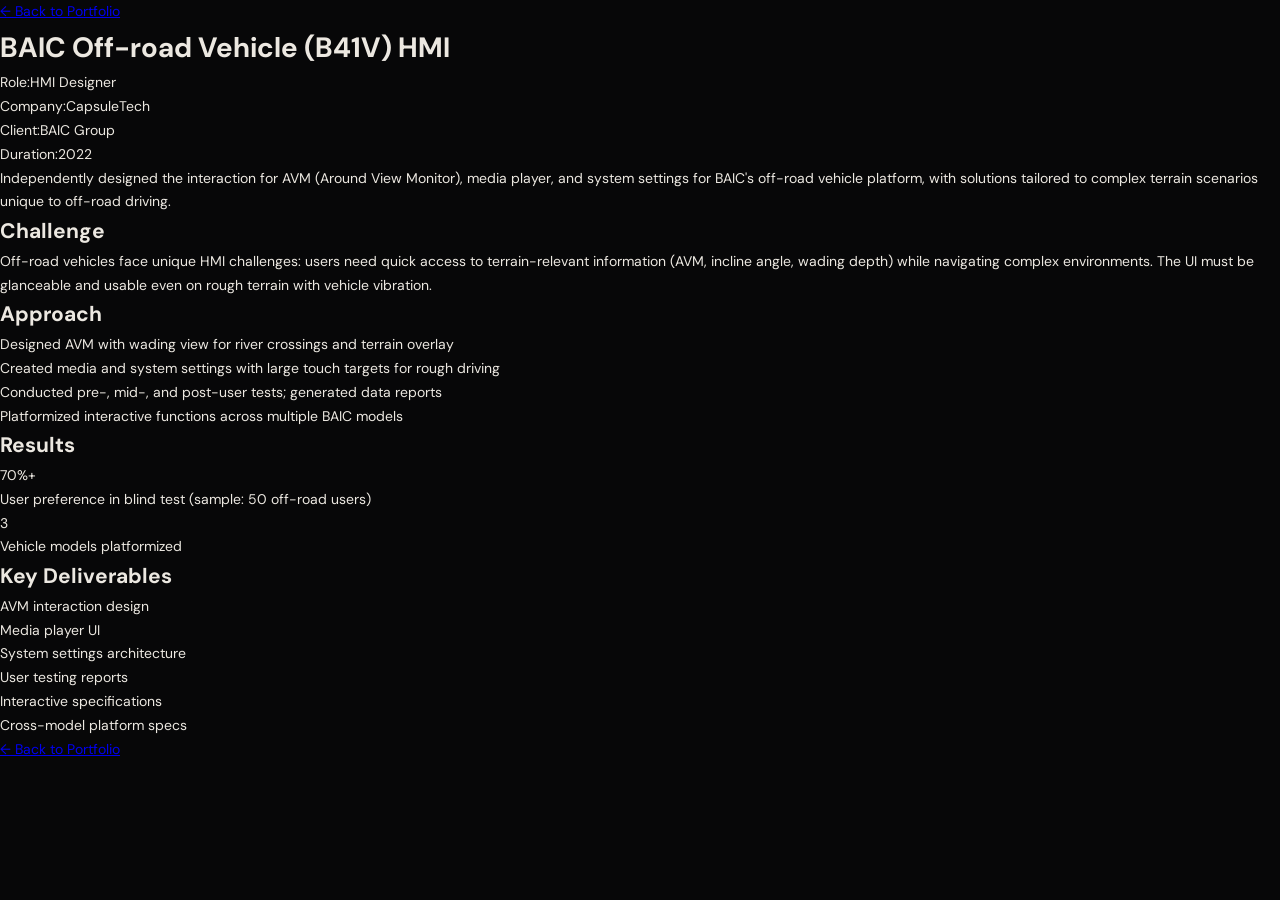
==== projects/baic-offroad.html @ ed9475bc "Initial commit: personal portfolio site Full portfolio for Siyang Suo (Mercedes-Benz Senior HMI Desi" ====
<!DOCTYPE html>
<html lang="en">
<head>
    <meta charset="UTF-8">
    <meta name="viewport" content="width=device-width, initial-scale=1.0">
    <title>BAIC Off-road Vehicle HMI | Siyang Suo</title>
    <link rel="stylesheet" href="../style.css">
</head>
<body>
    <div class="container">
        <a href="../index.html" class="back-link">← Back to Portfolio</a>
        
        <div class="project-hero">
            <h1>BAIC Off-road Vehicle (B41V) HMI</h1>
            <div class="project-meta">
                <div class="meta-item"><span class="meta-label">Role:</span><span class="meta-value">HMI Designer</span></div>
                <div class="meta-item"><span class="meta-label">Company:</span><span class="meta-value">CapsuleTech</span></div>
                <div class="meta-item"><span class="meta-label">Client:</span><span class="meta-value">BAIC Group</span></div>
                <div class="meta-item"><span class="meta-label">Duration:</span><span class="meta-value">2022</span></div>
            </div>
            <p class="project-overview">Independently designed the interaction for AVM (Around View Monitor), media player, and system settings for BAIC's off-road vehicle platform, with solutions tailored to complex terrain scenarios unique to off-road driving.</p>
        </div>

        <div class="project-section">
            <h2>Challenge</h2>
            <p>Off-road vehicles face unique HMI challenges: users need quick access to terrain-relevant information (AVM, incline angle, wading depth) while navigating complex environments. The UI must be glanceable and usable even on rough terrain with vehicle vibration.</p>
        </div>

        <div class="project-section">
            <h2>Approach</h2>
            <ul class="bullet-list">
                <li>Designed AVM with wading view for river crossings and terrain overlay</li>
                <li>Created media and system settings with large touch targets for rough driving</li>
                <li>Conducted pre-, mid-, and post-user tests; generated data reports</li>
                <li>Platformized interactive functions across multiple BAIC models</li>
            </ul>
        </div>

        <div class="project-section">
            <h2>Results</h2>
            <div class="highlights-grid">
                <div class="highlight-card">
                    <div class="number">70%+</div>
                    <div class="label">User preference in blind test (sample: 50 off-road users)</div>
                </div>
                <div class="highlight-card">
                    <div class="number">3</div>
                    <div class="label">Vehicle models platformized</div>
                </div>
            </div>
        </div>

        <div class="project-section">
            <h2>Key Deliverables</h2>
            <ul class="deliverables-list">
                <li>AVM interaction design</li>
                <li>Media player UI</li>
                <li>System settings architecture</li>
                <li>User testing reports</li>
                <li>Interactive specifications</li>
                <li>Cross-model platform specs</li>
            </ul>
        </div>

        <footer>
            <p><a href="../index.html">← Back to Portfolio</a></p>
        </footer>
    </div>
</body>
</html>
---- style.css ----
@import url('https://fonts.googleapis.com/css2?family=Playfair+Display:ital,wght@0,300;0,400;0,500;0,600;0,700;1,300;1,400&family=DM+Sans:ital,opsz,wght@0,9..40,300;0,9..40,400;0,9..40,500;1,9..40,300;1,9..40,400&display=swap');

* {
    margin: 0;
    padding: 0;
    box-sizing: border-box;
}

:root {
    --bg: #070708;
    --bg-elevated: #080809;
    --bg-card: #0a0a0b;
    --bg-card-hover: #0f0f11;
    --text-primary: #ece8e1;
    --text-secondary: #8a857d;
    --text-muted: #4a4740;
    --accent: #b8956a;
    --accent-light: #d4b896;
    --accent-dim: rgba(184, 149, 106, 0.08);
    --accent-glow: rgba(184, 149, 106, 0.04);
    --border: rgba(236, 232, 225, 0.05);
    --border-hover: rgba(184, 149, 106, 0.3);
    --font-display: 'Playfair Display', Georgia, serif;
    --font-body: 'DM Sans', -apple-system, sans-serif;
    --ease-out: cubic-bezier(0.16, 1, 0.3, 1);
    --ease-smooth: cubic-bezier(0.4, 0, 0, 1);
    --nav-h: 76px;
}

html, body {
    scroll-behavior: smooth;
    overflow: hidden;
    height: 100%;
}

body.tab-scrollable {
    overflow: auto;
}

body.tab-scrollable .fullpage-wrapper {
    height: auto;
    overflow: visible;
    scroll-snap-type: none;
}

body {
    font-family: var(--font-body);
    background: var(--bg);
    color: var(--text-primary);
    line-height: 1.7;
    overflow-x: hidden;
    -webkit-font-smoothing: antialiased;
    font-weight: 400;
    font-size: 14px;
}


/* ================================
   THREE.JS TERRAIN CANVAS
   ================================ */
#terrainCanvas {
    position: fixed;
    inset: 0;
    width: 100%;
    height: 100%;
    z-index: 0;
    pointer-events: none;
    opacity: 0.7;
}


::selection {
    background: rgba(184, 149, 106, 0.25);
    color: var(--text-primary);
}

/* ================================
   NAVIGATION
   ================================ */
.site-nav {
    position: fixed;
    top: 0;
    left: 0;
    right: 0;
    z-index: 100;
    background: transparent;
}



.nav-inner {
    max-width: 1400px;
    margin: 0 auto;
    padding: 0 80px;
    height: var(--nav-h);
    display: flex;
    align-items: center;
    justify-content: space-between;
}

@keyframes slideIn {
    from { opacity: 0; transform: translateX(-12px); }
    to { opacity: 1; transform: translateX(0); }
}

.nav-tabs {
    display: flex;
    gap: 2px;
    opacity: 0;
    animation: slideIn 1s var(--ease-out) 0.4s forwards;
}

.nav-tab {
    background: none;
    border: none;
    font-family: var(--font-body);
    font-size: 11px;
    font-weight: 400;
    color: var(--text-muted);
    padding: 10px 24px;
    border-radius: 100px;
    cursor: pointer;
    transition: all 0.5s var(--ease-out);
    letter-spacing: 1.2px;
    text-transform: uppercase;
    position: relative;
}

.nav-tab::after {
    content: '';
    position: absolute;
    bottom: 6px;
    left: 50%;
    transform: translateX(-50%) scaleX(0);
    width: 16px;
    height: 1px;
    background: var(--accent);
    transition: transform 0.5s var(--ease-out);
}

.nav-tab:hover { color: var(--text-secondary); }

.nav-tab.active {
    color: var(--accent-light);
    font-weight: 500;
}

.nav-tab.active::after {
    transform: translateX(-50%) scaleX(1);
}

/* Language switch */
.lang-switch {
    display: flex;
    align-items: center;
    gap: 4px;
    opacity: 0;
    animation: slideIn 1s var(--ease-out) 0.4s forwards;
}

.lang-btn {
    background: none;
    border: none;
    font-family: var(--font-body);
    font-size: 11px;
    font-weight: 400;
    color: var(--text-muted);
    padding: 6px 10px;
    cursor: pointer;
    transition: all 0.4s var(--ease-out);
    letter-spacing: 0.5px;
    opacity: 0.5;
}

.lang-btn:hover {
    color: var(--text-secondary);
    opacity: 0.8;
}

.lang-btn.active {
    color: var(--accent-light);
    opacity: 1;
    font-weight: 500;
}

/* ================================
   LAYOUT
   ================================ */
.container {
    position: relative;
    z-index: 1;
}

.tab-content {
    display: none;
}

.tab-content.active {
    display: block;
}

/* ================================
   LEFT SIDE INDEX / NAVIGATION
   ================================ */
.project-index {
    position: fixed;
    left: 36px;
    top: 50%;
    transform: translateY(-50%);
    z-index: 50;
}

.index-track {
    position: absolute;
    left: 0;
    top: 0;
    bottom: 0;
    width: 1px;
    background: var(--border);
}

.index-items {
    display: flex;
    flex-direction: column;
    gap: 6px;
    position: relative;
    padding-left: 0;
}

.index-item {
    display: flex;
    align-items: center;
    gap: 0;
    background: none;
    border: none;
    cursor: pointer;
    padding: 10px 16px 10px 20px;
    border-radius: 2px;
    transition: all 0.5s var(--ease-out);
    position: relative;
    text-align: left;
}

.index-item::before {
    content: '';
    position: absolute;
    left: 0;
    top: 50%;
    transform: translateY(-50%);
    width: 1px;
    height: 0;
    background: var(--accent);
    transition: height 0.5s var(--ease-out);
}

.index-marker {
    flex-shrink: 0;
    width: 24px;
    display: flex;
    align-items: center;
    justify-content: flex-start;
}

.index-num {
    font-family: var(--font-display);
    font-size: 11px;
    font-style: italic;
    color: var(--text-muted);
    font-weight: 400;
    transition: all 0.5s var(--ease-out);
    letter-spacing: 0.5px;
}

.index-label {
    font-family: var(--font-body);
    font-size: 11px;
    font-weight: 300;
    color: var(--text-muted);
    white-space: nowrap;
    transition: all 0.5s var(--ease-out);
    opacity: 0.6;
    transform: translateX(0);
    max-width: 120px;
    overflow: hidden;
    text-overflow: ellipsis;
}

/* Hover state */
.index-item:hover {
    background: rgba(184, 149, 106, 0.03);
}

.index-item:hover .index-label {
    color: var(--text-secondary);
    opacity: 1;
}

.index-item:hover .index-num {
    color: var(--text-secondary);
}

/* Active state — enlarged & highlighted */
.index-item.active {
    background: rgba(184, 149, 106, 0.06);
    padding: 14px 20px 14px 24px;
    transform: scale(1.08);
    transform-origin: left center;
}

.index-item.active::before {
    height: 60%;
    box-shadow: 0 0 8px rgba(184, 149, 106, 0.3);
}

.index-item.active .index-num {
    color: var(--accent);
    font-size: 13px;
    font-weight: 500;
}

.index-item.active .index-label {
    color: var(--accent-light);
    opacity: 1;
    font-weight: 400;
    font-size: 12px;
}

/* ================================
   FULLPAGE SECTIONS
   ================================ */
.fullpage-wrapper {
    padding-top: var(--nav-h);
    height: calc(100vh - var(--nav-h));
    overflow-y: scroll;
    scroll-snap-type: y mandatory;
    scroll-behavior: smooth;
}

.fullpage-section {
    height: calc(100vh - var(--nav-h));
    min-height: calc(100vh - var(--nav-h));
    display: flex;
    flex-direction: column;
    justify-content: center;
    align-items: center;
    position: relative;
    padding: 0;
    scroll-snap-align: start;
    scroll-snap-stop: always;
}

.project-section {
    align-items: stretch;
}

/* ================================
   HERO SECTION
   ================================ */
.hero-section {
    padding: 0 120px;
}

.hero-section .section-inner {
    max-width: 760px;
}

.hero-statement {
    font-size: 16px;
    font-weight: 300;
    color: var(--text-secondary);
    line-height: 2;
    margin-bottom: 24px;
    max-width: 620px;
    opacity: 0;
    animation: fadeUp 1s var(--ease-out) 0.7s forwards;
}

.hero-statement-cn {
    font-size: 15px;
    color: var(--text-secondary);
    line-height: 2.1;
    animation-delay: 0.9s;
}

.header-label {
    font-size: 10px;
    font-weight: 500;
    letter-spacing: 3px;
    text-transform: uppercase;
    color: var(--text-muted);
    margin-bottom: 40px;
    display: flex;
    align-items: center;
    gap: 16px;
    opacity: 0;
    animation: fadeUp 0.9s var(--ease-out) 0.3s forwards;
}

.header-label::before {
    content: '';
    display: inline-block;
    width: 32px;
    height: 1px;
    background: var(--accent);
}

.hero-title {
    font-family: var(--font-display);
    font-size: 72px;
    font-weight: 300;
    letter-spacing: -1px;
    line-height: 1.05;
    margin-bottom: 36px;
    color: var(--text-primary);
    opacity: 0;
    animation: fadeUp 1s var(--ease-out) 0.5s forwards;
}

.header-desc {
    font-size: 15px;
    color: var(--text-secondary);
    max-width: 520px;
    line-height: 2;
    font-weight: 300;
    opacity: 0;
    animation: fadeUp 1s var(--ease-out) 0.7s forwards;
}

@keyframes fadeUp {
    from { opacity: 0; transform: translateY(28px); }
    to { opacity: 1; transform: translateY(0); }
}

/* ================================
   SCROLL HINT
   ================================ */
.scroll-hint {
    position: absolute;
    bottom: 48px;
    left: 50%;
    transform: translateX(-50%);
    display: flex;
    flex-direction: column;
    align-items: center;
    gap: 12px;
    animation: hintPulse 2.5s ease-in-out infinite;
}

@keyframes hintPulse {
    0%, 100% { opacity: 0.5; }
    50% { opacity: 1; }
}

.scroll-hint-text {
    font-size: 9px;
    letter-spacing: 3px;
    text-transform: uppercase;
    color: var(--text-muted);
    font-weight: 500;
}

.scroll-hint-line {
    width: 1px;
    height: 48px;
    background: var(--border);
    position: relative;
    overflow: hidden;
}

.scroll-hint-dot {
    position: absolute;
    top: -8px;
    left: -1px;
    width: 3px;
    height: 8px;
    background: var(--accent);
    border-radius: 2px;
    animation: scrollDot 2s var(--ease-smooth) infinite;
}

@keyframes scrollDot {
    0% { top: -8px; opacity: 0; }
    20% { opacity: 1; }
    80% { opacity: 1; }
    100% { top: 48px; opacity: 0; }
}

/* ================================
   PROJECT FULLPAGE CARD
   ================================ */
.project-full {
    display: flex;
    align-items: center;
    text-decoration: none;
    color: inherit;
    width: 100%;
    height: 100%;
    position: absolute;
    inset: 0;
    padding: 0;
    transition: all 0.7s var(--ease-out);
    overflow: hidden;
}

.project-full::before {
    content: '';
    position: absolute;
    inset: 0;
    background: linear-gradient(160deg, rgba(184, 149, 106, 0.03) 0%, transparent 40%);
    opacity: 0;
    transition: opacity 0.8s var(--ease-out);
}

.project-full:hover::before {
    opacity: 1;
}

.project-full:hover .project-num-large {
    color: var(--accent);
    opacity: 0.25;
}

.project-full:hover .cta-arrow {
    transform: translateX(8px);
}

.project-full:hover .project-cta {
    color: var(--text-primary);
}

/* Number — left side, no overlap with nav or content */
.project-num-large {
    font-family: var(--font-display);
    font-size: clamp(100px, 12vw, 160px);
    font-weight: 300;
    font-style: italic;
    color: var(--text-muted);
    opacity: 0.15;
    line-height: 1;
    transition: all 0.8s var(--ease-out);
    position: absolute;
    left: 240px;
    top: 50%;
    transform: translateY(-50%);
    z-index: 1;
    pointer-events: none;
}

/* Content area — right side, margin-right 220px as requested */
.project-full-content {
    position: relative;
    z-index: 1;
    margin-left: auto;
    margin-right: 220px;
    padding: 80px 0;
    display: flex;
    flex-direction: column;
    justify-content: center;
    max-width: 720px;
    width: 60%;
}

.project-question {
    font-family: var(--font-display);
    font-size: clamp(28px, 3.2vw, 42px);
    font-weight: 400;
    color: var(--text-primary);
    line-height: 1.25;
    letter-spacing: -0.5px;
    margin-bottom: 20px;
}

.project-name {
    font-size: 10px;
    font-weight: 500;
    color: var(--accent);
    margin-bottom: 28px;
    letter-spacing: 2.5px;
    text-transform: uppercase;
    display: flex;
    align-items: center;
    gap: 12px;
}

.project-name::before {
    content: '';
    width: 20px;
    height: 1px;
    background: var(--accent);
}

.project-solution {
    font-size: 15px;
    color: var(--text-secondary);
    line-height: 2.1;
    font-weight: 300;
    margin-bottom: 48px;
}

.project-cta {
    font-size: 12px;
    font-weight: 500;
    color: var(--accent-light);
    letter-spacing: 1px;
    text-transform: uppercase;
    display: inline-flex;
    align-items: center;
    gap: 10px;
    transition: color 0.4s var(--ease-out);
    align-self: flex-start;
    padding: 14px 0;
    width: 100%;
}

.cta-arrow {
    display: inline-block;
    transition: transform 0.4s var(--ease-out);
    margin-left: auto;
}

/* Decorative line on left of content area */
.project-full-content::before {
    content: '';
    position: absolute;
    left: -40px;
    top: 25%;
    height: 50%;
    width: 1px;
    background: linear-gradient(180deg, transparent, var(--accent), transparent);
    opacity: 0.2;
}

/* Section in-view animation */
.project-section .project-full-content {
    opacity: 0;
    transform: translateX(40px);
    transition: opacity 1s var(--ease-out) 0.2s, transform 1s var(--ease-out) 0.2s;
}

.project-section .project-num-large {
    opacity: 0;
    transition: opacity 1.2s var(--ease-out), transform 0.8s var(--ease-out), color 0.8s var(--ease-out);
}

.project-section.in-view .project-full-content {
    opacity: 1;
    transform: translateX(0);
}

.project-section.in-view .project-num-large {
    opacity: 0.12;
}

.hero-section {
    opacity: 1;
}

/* ================================
   PAGE HEADER (for non-project tabs)
   ================================ */
.page-header {
    padding: calc(var(--nav-h) + 80px) 80px 80px;
    border-bottom: 1px solid var(--border);
    margin-bottom: 60px;
    position: relative;
    max-width: 1200px;
    margin-left: auto;
    margin-right: auto;
}

.page-header::after {
    content: '';
    position: absolute;
    bottom: -1px;
    left: 80px;
    width: 140px;
    height: 1px;
    background: linear-gradient(90deg, var(--accent), transparent);
}

/* ================================
   TAB 2: EXPERIENCE
   ================================ */
.exp-list {
    display: flex;
    flex-direction: column;
    gap: 0;
    padding: 0 80px 140px;
    max-width: 1200px;
    margin: 0 auto;
}

.exp-card {
    display: block;
    text-decoration: none;
    color: inherit;
    padding: 48px 0;
    transition: all 0.6s var(--ease-out);
    position: relative;
}

.exp-card::before {
    content: '';
    position: absolute;
    top: 0;
    left: -32px;
    width: 2px;
    height: 0;
    background: linear-gradient(180deg, var(--accent), transparent);
    transition: height 0.6s var(--ease-out);
}

.exp-card:hover {
    padding-left: 20px;
}

.exp-card:hover::before {
    height: 100%;
}

.exp-card:hover .project-arrow {
    opacity: 1;
    transform: translateX(0);
}

.exp-card-header {
    display: flex;
    justify-content: space-between;
    align-items: flex-start;
    margin-bottom: 16px;
}

.exp-card-role {
    font-family: var(--font-display);
    font-size: 26px;
    font-weight: 400;
    color: var(--text-primary);
    margin-bottom: 4px;
}

.exp-card-company {
    font-size: 13px;
    color: var(--text-secondary);
    font-weight: 300;
    letter-spacing: 0.3px;
}

.exp-card-right {
    display: flex;
    align-items: center;
    gap: 20px;
    flex-shrink: 0;
}

.exp-card-date {
    font-size: 11px;
    color: var(--text-muted);
    font-weight: 400;
    letter-spacing: 1px;
}

.project-arrow {
    font-size: 18px;
    color: var(--accent);
    opacity: 0;
    transform: translateX(-12px);
    transition: all 0.5s var(--ease-out);
}

.exp-card-desc {
    font-size: 14px;
    color: var(--text-secondary);
    line-height: 1.95;
    font-weight: 300;
    margin-bottom: 20px;
    max-width: 600px;
}

.exp-card-tags {
    display: flex;
    flex-wrap: wrap;
    gap: 8px;
}

.exp-card-tags span {
    font-size: 10px;
    color: var(--text-muted);
    padding: 7px 14px 7px 0;
    font-weight: 400;
    letter-spacing: 0.8px;
    text-transform: uppercase;
    transition: all 0.4s var(--ease-out);
}

.exp-card:hover .exp-card-tags span {
    color: var(--accent-light);
}

/* ================================
   TAB 3: ABOUT
   ================================ */
.about-header {
    border-bottom: none;
    margin-bottom: 0;
    padding-bottom: 60px;
}

.about-header::after {
    display: none;
}

.about-subtitle {
    font-family: var(--font-body);
    font-size: 14px;
    color: var(--accent);
    font-weight: 400;
    margin-bottom: 28px;
    letter-spacing: 1.5px;
    text-transform: uppercase;
}

.about-grid {
    display: grid;
    grid-template-columns: 1fr 1fr;
    gap: 2px;
    padding: 0 80px 140px;
    max-width: 1200px;
    margin: 0 auto;
}

.about-grid .about-section:last-child {
    grid-column: 1 / -1;
}

.about-section {
    padding: 52px 56px;
    transition: all 0.5s var(--ease-out);
    position: relative;
    overflow: hidden;
}

.about-section-title {
    font-size: 9px;
    font-weight: 500;
    letter-spacing: 4px;
    text-transform: uppercase;
    color: var(--accent);
    margin-bottom: 36px;
    display: flex;
    align-items: center;
    gap: 14px;
}

.about-section-title::after {
    content: '';
    flex: 1;
    height: 1px;
    background: linear-gradient(90deg, var(--border), transparent);
}

.about-contact {
    display: flex;
    flex-direction: column;
    gap: 18px;
}

.contact-row {
    display: flex;
    align-items: baseline;
    gap: 0;
    font-size: 15px;
    color: var(--text-primary);
    font-weight: 300;
}

.contact-label {
    font-size: 10px;
    color: var(--text-muted);
    width: 88px;
    flex-shrink: 0;
    font-weight: 500;
    letter-spacing: 1.5px;
    text-transform: uppercase;
}

.contact-row a {
    color: var(--text-primary);
    text-decoration: none;
    transition: all 0.4s var(--ease-out);
    position: relative;
}

.contact-row a::after {
    content: '';
    position: absolute;
    bottom: -2px;
    left: 0;
    width: 0;
    height: 1px;
    background: var(--accent);
    transition: width 0.4s var(--ease-out);
}

.contact-row a:hover {
    color: var(--accent-light);
}

.contact-row a:hover::after {
    width: 100%;
}

.edu-block {
    display: flex;
    flex-direction: column;
    gap: 10px;
}

.edu-school {
    font-family: var(--font-display);
    font-size: 32px;
    font-weight: 400;
    color: var(--text-primary);
    letter-spacing: -0.3px;
}

.edu-degree {
    font-size: 15px;
    color: var(--text-secondary);
    font-weight: 300;
}

.edu-detail {
    font-size: 13px;
    color: var(--text-muted);
    font-weight: 300;
    font-style: italic;
    margin-top: 4px;
}

.skills-grid {
    display: flex;
    flex-wrap: wrap;
    gap: 10px;
}

.skill-tag {
    font-size: 11px;
    color: var(--text-secondary);
    padding: 8px 16px 8px 0;
    font-weight: 400;
    transition: all 0.4s var(--ease-out);
    letter-spacing: 0.5px;
    cursor: default;
}

.skill-tag:hover {
    color: var(--accent-light);
}

/* ================================
   ANIMATIONS
   ================================ */
.fade-in {
    opacity: 0;
    transform: translateY(28px);
    transition: opacity 0.9s var(--ease-out), transform 0.9s var(--ease-out);
}

.fade-in.visible {
    opacity: 1;
    transform: translateY(0);
}



/* ================================
   SCROLLBAR
   ================================ */
::-webkit-scrollbar {
    width: 4px;
}

::-webkit-scrollbar-track {
    background: transparent;
}

::-webkit-scrollbar-thumb {
    background: rgba(184, 149, 106, 0.15);
    border-radius: 2px;
}

::-webkit-scrollbar-thumb:hover {
    background: rgba(184, 149, 106, 0.3);
}

/* ================================
   RESPONSIVE
   ================================ */

/* Large tablets & small laptops (1024-1100px, e.g. iPad landscape) */
@media (max-width: 1100px) {
    .project-index {
        display: none;
    }
    .project-full-content {
        margin-left: auto;
        margin-right: 60px;
        padding: 60px 0;
        max-width: 520px;
        width: 60%;
    }
    .project-full-content::before {
        display: none;
    }
    .project-num-large {
        left: 48px;
        font-size: 120px;
        opacity: 0.1;
    }
    .hero-section {
        padding: 0 60px;
    }
    .nav-inner {
        padding: 0 40px;
    }
}

/* Tablets portrait & small screens (768-900px) */
@media (max-width: 900px) {
    .about-grid {
        grid-template-columns: 1fr;
    }
    .about-grid .about-section:last-child {
        grid-column: auto;
    }
    .project-full-content {
        margin-right: 40px;
        width: 65%;
        max-width: 440px;
    }
    .project-num-large {
        left: 32px;
        font-size: 100px;
    }
    .exp-card-role {
        font-size: 22px;
    }
    .page-header {
        padding: calc(var(--nav-h) + 60px) 40px 60px;
    }
    .page-header::after {
        left: 40px;
    }
    .exp-list {
        padding: 0 40px 120px;
    }
    .about-grid {
        padding: 0 40px 120px;
    }
}

/* Mobile (< 768px) */
@media (max-width: 768px) {
    :root {
        --nav-h: 64px;
    }

    .nav-inner { padding: 0 16px; height: 64px; }
    .nav-tabs { flex: 1; }
    .nav-tab { padding: 8px 14px; font-size: 10px; letter-spacing: 0.8px; }
    .lang-switch { flex-shrink: 0; }
    .lang-btn { padding: 5px 8px; font-size: 10px; }

    .fullpage-wrapper {
        padding-top: var(--nav-h);
        height: calc(100vh - var(--nav-h));
    }

    .fullpage-section {
        height: calc(100vh - var(--nav-h));
        min-height: calc(100vh - var(--nav-h));
    }

    .hero-section {
        padding: 0 24px;
    }

    .hero-section .section-inner {
        max-width: 100%;
    }

    .project-full {
        align-items: flex-end;
        padding-bottom: 80px;
    }

    .project-full-content {
        padding: 0 24px;
        max-width: 100%;
        width: 100%;
        margin-left: 0;
        margin-right: 0;
    }

    .project-full-content::before {
        display: none;
    }

    .project-num-large {
        left: 24px;
        top: 80px;
        bottom: auto;
        transform: none;
        font-size: 72px;
        opacity: 0.06 !important;
    }

    .project-question { font-size: 22px; line-height: 1.35; }
    .project-solution { font-size: 14px; line-height: 1.9; margin-bottom: 32px; }
    .project-name { font-size: 9px; letter-spacing: 2px; }

    .hero-title { font-size: 44px; }
    .hero-statement { font-size: 14px; max-width: 100%; }
    .hero-statement-cn { font-size: 13px; }
    .header-label { font-size: 9px; letter-spacing: 2px; }
    .header-label::before { width: 20px; }

    .page-header { padding: calc(64px + 36px) 24px 36px; }
    .page-header::after { left: 24px; }
    .exp-list { padding: 0 24px 100px; }
    .exp-card { padding: 32px 0; }
    .exp-card:hover { padding-left: 0; }
    .exp-card::before { left: -12px; }
    .exp-card-header { flex-direction: column; gap: 8px; }
    .exp-card-right { order: -1; }
    .exp-card-role { font-size: 20px; }
    .about-grid { padding: 0 24px 100px; }
    .about-section { padding: 28px 24px; }
    .edu-school { font-size: 22px; }
    .cursor-glow { display: none; }
    .project-index { display: none; }
    .scroll-hint { bottom: 24px; }
    .contact-row { flex-direction: column; gap: 4px; }
    .contact-label { width: auto; }
}

/* Small mobile (< 390px, e.g. iPhone SE) */
@media (max-width: 390px) {
    .hero-title { font-size: 36px; }
    .project-question { font-size: 19px; }
    .project-num-large { font-size: 56px; }
    .nav-tab { padding: 8px 16px; font-size: 10px; }
    .about-section { padding: 24px 20px; }
    .skill-tag { padding: 9px 14px; font-size: 10px; }
}
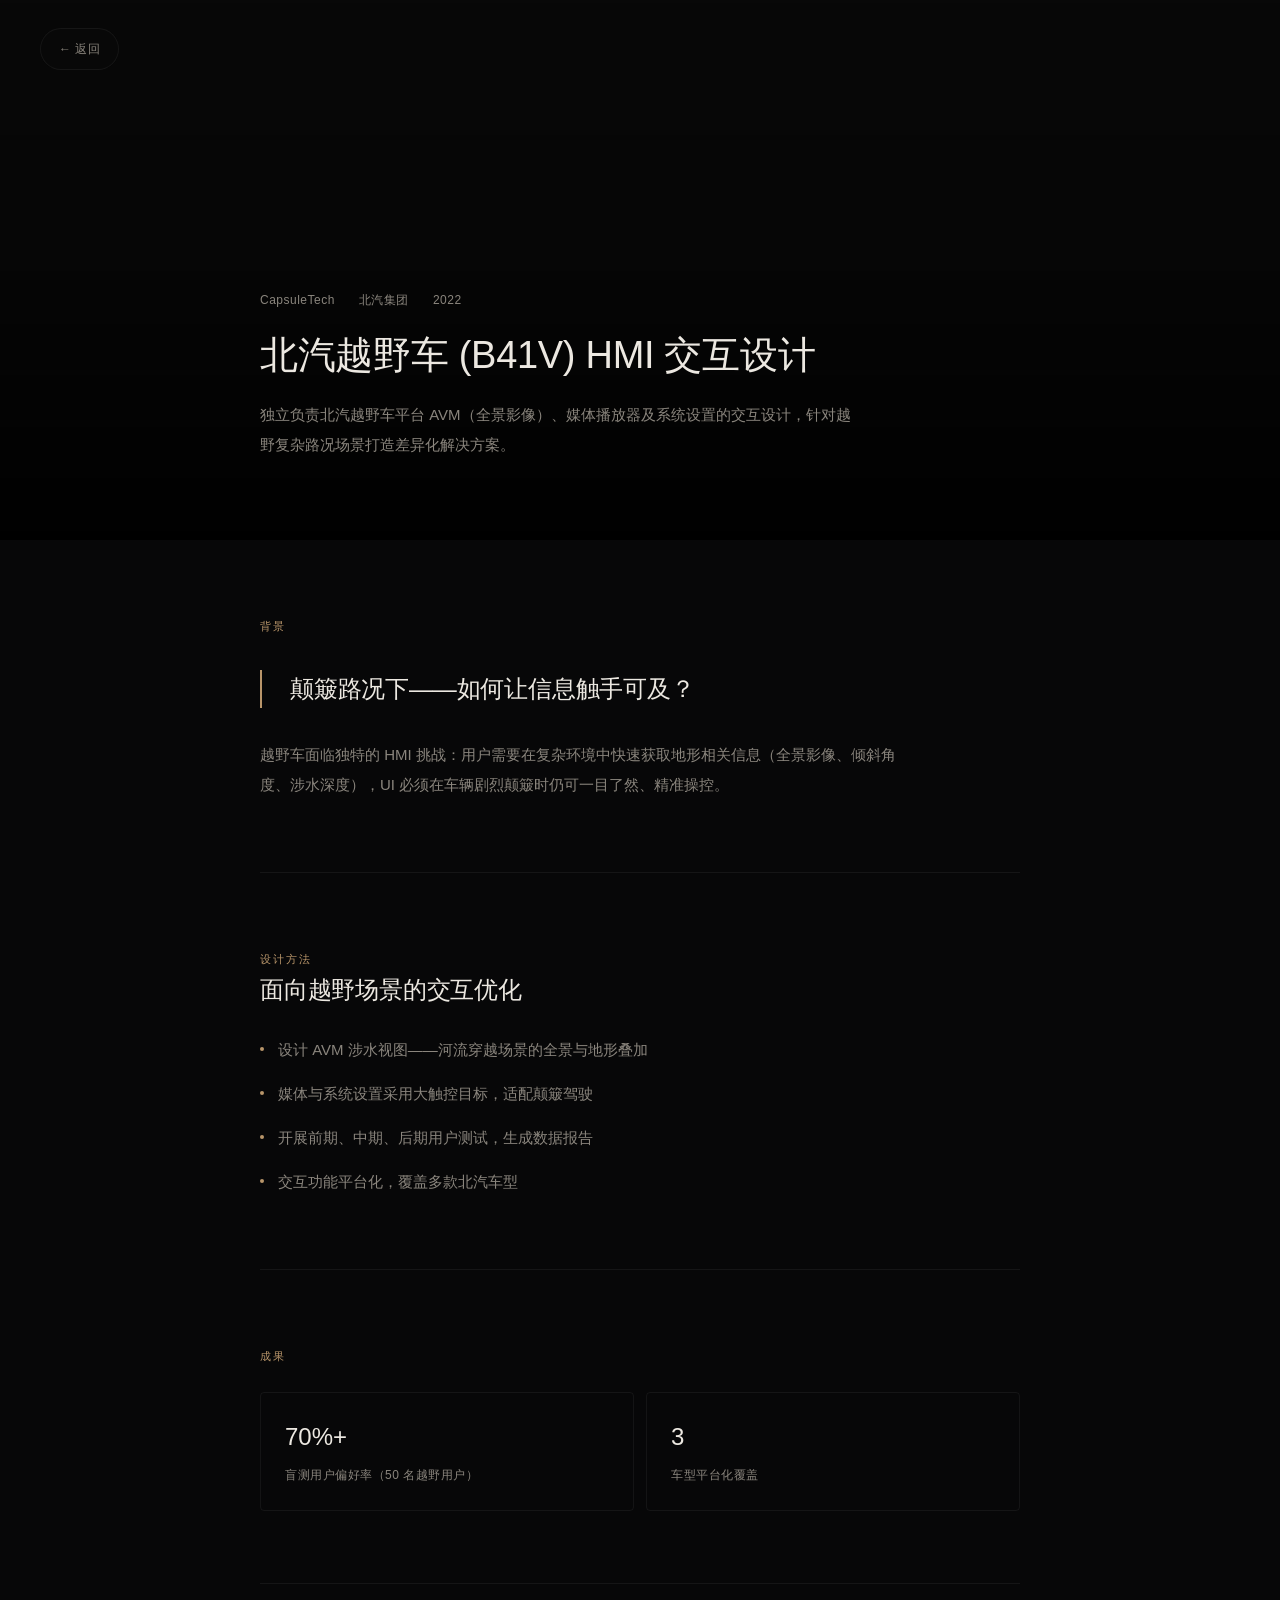
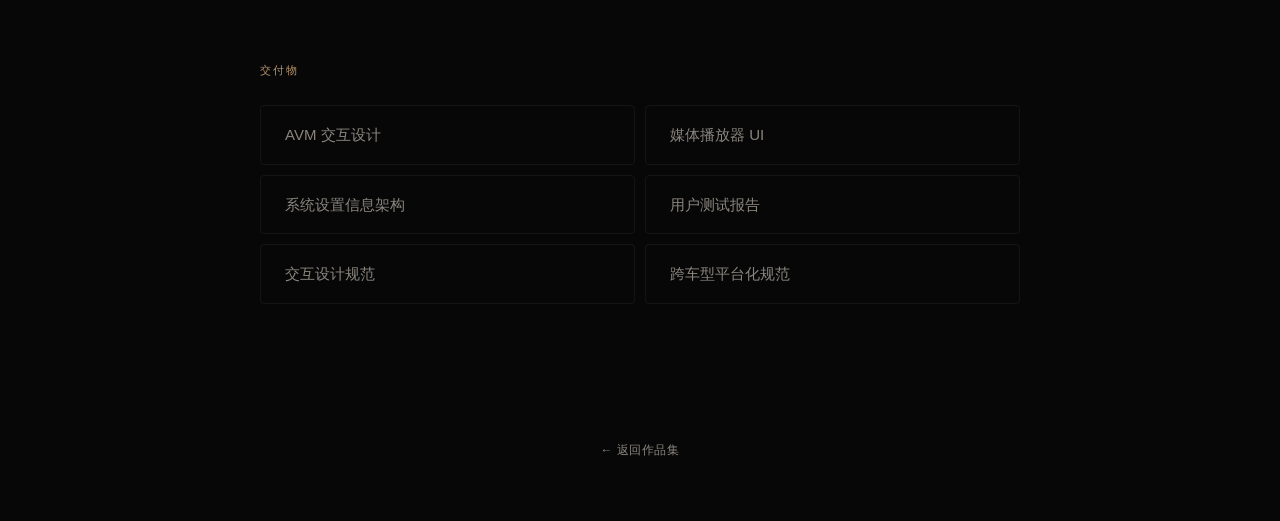
==== commit dd1227e8: "全站优化：UI字体统一、二级页中文化、3D背景手机适配 - 字体系统精简为6层级，统一sans-serif字体栈 - 所有14个二级页迁移至统一project.css，内容翻译为中文 - 3D背景手机" ====
--- a/projects/baic-offroad.html
+++ b/projects/baic-offroad.html
@@ -1,70 +1,88 @@
 <!DOCTYPE html>
-<html lang="en">
+<html lang="zh-CN">
 <head>
     <meta charset="UTF-8">
     <meta name="viewport" content="width=device-width, initial-scale=1.0">
-    <title>BAIC Off-road Vehicle HMI | Siyang Suo</title>
-    <link rel="stylesheet" href="../style.css">
+    <title>北汽越野车 HMI | SIYANG SUO</title>
+    <link rel="stylesheet" href="project.css">
 </head>
 <body>
-    <div class="container">
-        <a href="../index.html" class="back-link">← Back to Portfolio</a>
-        
-        <div class="project-hero">
-            <h1>BAIC Off-road Vehicle (B41V) HMI</h1>
-            <div class="project-meta">
-                <div class="meta-item"><span class="meta-label">Role:</span><span class="meta-value">HMI Designer</span></div>
-                <div class="meta-item"><span class="meta-label">Company:</span><span class="meta-value">CapsuleTech</span></div>
-                <div class="meta-item"><span class="meta-label">Client:</span><span class="meta-value">BAIC Group</span></div>
-                <div class="meta-item"><span class="meta-label">Duration:</span><span class="meta-value">2022</span></div>
+    <a href="../index.html" class="hero-back">← 返回</a>
+
+    <div class="hero hero-compact">
+        <div class="hero-bg" id="heroBg" style="background-color: #0a0a0a"></div>
+        <div class="hero-overlay"></div>
+        <div class="hero-content">
+            <div class="hero-meta">
+                <span>CapsuleTech</span>
+                <span>北汽集团</span>
+                <span>2022</span>
             </div>
-            <p class="project-overview">Independently designed the interaction for AVM (Around View Monitor), media player, and system settings for BAIC's off-road vehicle platform, with solutions tailored to complex terrain scenarios unique to off-road driving.</p>
+            <h1>北汽越野车 (B41V) HMI 交互设计</h1>
+            <p class="hero-desc">独立负责北汽越野车平台 AVM（全景影像）、媒体播放器及系统设置的交互设计，针对越野复杂路况场景打造差异化解决方案。</p>
+        </div>
+    </div>
+
+    <div class="content">
+        <div class="section">
+            <span class="section-label">背景</span>
+            <div class="question-block">
+                <p>颠簸路况下——如何让信息触手可及？</p>
+            </div>
+            <p>越野车面临独特的 HMI 挑战：用户需要在复杂环境中快速获取地形相关信息（全景影像、倾斜角度、涉水深度），UI 必须在车辆剧烈颠簸时仍可一目了然、精准操控。</p>
         </div>
 
-        <div class="project-section">
-            <h2>Challenge</h2>
-            <p>Off-road vehicles face unique HMI challenges: users need quick access to terrain-relevant information (AVM, incline angle, wading depth) while navigating complex environments. The UI must be glanceable and usable even on rough terrain with vehicle vibration.</p>
-        </div>
-
-        <div class="project-section">
-            <h2>Approach</h2>
-            <ul class="bullet-list">
-                <li>Designed AVM with wading view for river crossings and terrain overlay</li>
-                <li>Created media and system settings with large touch targets for rough driving</li>
-                <li>Conducted pre-, mid-, and post-user tests; generated data reports</li>
-                <li>Platformized interactive functions across multiple BAIC models</li>
+        <div class="section">
+            <span class="section-label">设计方法</span>
+            <h2>面向越野场景的交互优化</h2>
+            <ul class="approach-list">
+                <li>设计 AVM 涉水视图——河流穿越场景的全景与地形叠加</li>
+                <li>媒体与系统设置采用大触控目标，适配颠簸驾驶</li>
+                <li>开展前期、中期、后期用户测试，生成数据报告</li>
+                <li>交互功能平台化，覆盖多款北汽车型</li>
             </ul>
         </div>
 
-        <div class="project-section">
-            <h2>Results</h2>
+        <div class="section">
+            <span class="section-label">成果</span>
             <div class="highlights-grid">
                 <div class="highlight-card">
                     <div class="number">70%+</div>
-                    <div class="label">User preference in blind test (sample: 50 off-road users)</div>
+                    <div class="label">盲测用户偏好率（50 名越野用户）</div>
                 </div>
                 <div class="highlight-card">
                     <div class="number">3</div>
-                    <div class="label">Vehicle models platformized</div>
+                    <div class="label">车型平台化覆盖</div>
                 </div>
             </div>
         </div>
 
-        <div class="project-section">
-            <h2>Key Deliverables</h2>
-            <ul class="deliverables-list">
-                <li>AVM interaction design</li>
-                <li>Media player UI</li>
-                <li>System settings architecture</li>
-                <li>User testing reports</li>
-                <li>Interactive specifications</li>
-                <li>Cross-model platform specs</li>
-            </ul>
+        <div class="section">
+            <span class="section-label">交付物</span>
+            <div class="deliverables">
+                <div class="deliverable-item">AVM 交互设计</div>
+                <div class="deliverable-item">媒体播放器 UI</div>
+                <div class="deliverable-item">系统设置信息架构</div>
+                <div class="deliverable-item">用户测试报告</div>
+                <div class="deliverable-item">交互设计规范</div>
+                <div class="deliverable-item">跨车型平台化规范</div>
+            </div>
         </div>
+    </div>
 
-        <footer>
-            <p><a href="../index.html">← Back to Portfolio</a></p>
-        </footer>
-    </div>
+    <footer class="page-footer">
+        <a href="../index.html">← 返回作品集</a>
+    </footer>
+
+    <script>
+        const heroBg = document.getElementById('heroBg');
+        const hero = document.querySelector('.hero');
+        window.addEventListener('scroll', () => {
+            const scrollY = window.scrollY;
+            if (scrollY <= hero.offsetHeight) {
+                heroBg.style.transform = `translateY(${scrollY * 0.4}px)`;
+            }
+        }, { passive: true });
+    </script>
 </body>
 </html>
--- a/projects/project.css
+++ b/projects/project.css
@@ -0,0 +1,365 @@
+/* ================================
+   PROJECT DETAIL PAGE
+   ================================ */
+* {
+    margin: 0;
+    padding: 0;
+    box-sizing: border-box;
+}
+
+:root {
+    --bg: #070708;
+    --bg-card: #0a0a0b;
+    --text-primary: #ece8e1;
+    --text-secondary: #8a857d;
+    --text-muted: #4a4740;
+    --accent: #b8956a;
+    --border: rgba(236, 232, 225, 0.06);
+    --font: -apple-system, BlinkMacSystemFont, 'Helvetica Neue', 'PingFang SC', sans-serif;
+}
+
+body {
+    font-family: var(--font);
+    background: var(--bg);
+    color: var(--text-primary);
+    line-height: 1.7;
+    overflow-x: hidden;
+    -webkit-font-smoothing: antialiased;
+    font-weight: 300;
+    font-size: 15px;
+}
+
+/* ================================
+   HERO SECTION - Full bleed background
+   ================================ */
+.hero {
+    position: relative;
+    width: 100%;
+    height: 100vh;
+    min-height: 600px;
+    overflow: hidden;
+    display: flex;
+    align-items: flex-end;
+}
+
+.hero-bg {
+    position: absolute;
+    top: 0;
+    left: 0;
+    width: 100%;
+    height: 120%;
+    background-size: cover;
+    background-position: center 40%;
+    background-repeat: no-repeat;
+    will-change: transform;
+    transition: transform 0.1s linear;
+}
+
+.hero-overlay {
+    position: absolute;
+    inset: 0;
+    background: linear-gradient(
+        to bottom,
+        rgba(0, 0, 0, 0.2) 0%,
+        rgba(0, 0, 0, 0.4) 50%,
+        rgba(0, 0, 0, 0.92) 100%
+    );
+}
+
+.hero-content {
+    position: relative;
+    z-index: 2;
+    max-width: 880px;
+    margin: 0 auto;
+    padding: 0 60px 80px;
+    width: 100%;
+}
+
+.hero-back {
+    position: fixed;
+    top: 28px;
+    left: 40px;
+    z-index: 100;
+    color: var(--text-secondary);
+    text-decoration: none;
+    font-size: 12px;
+    font-weight: 400;
+    letter-spacing: 0.5px;
+    backdrop-filter: blur(10px);
+    background: rgba(10, 10, 11, 0.6);
+    padding: 10px 18px;
+    border-radius: 100px;
+    border: 1px solid var(--border);
+    transition: all 0.3s;
+}
+
+.hero-back:hover {
+    color: var(--text-primary);
+    background: rgba(10, 10, 11, 0.85);
+    border-color: var(--accent);
+}
+
+.hero-meta {
+    display: flex;
+    gap: 24px;
+    margin-bottom: 20px;
+    flex-wrap: wrap;
+}
+
+.hero-meta span {
+    font-size: 12px;
+    font-weight: 400;
+    color: var(--text-secondary);
+    letter-spacing: 0.5px;
+}
+
+.hero h1 {
+    font-size: 38px;
+    font-weight: 300;
+    letter-spacing: -0.3px;
+    line-height: 1.3;
+    margin-bottom: 20px;
+    max-width: 700px;
+}
+
+.hero-desc {
+    font-size: 15px;
+    color: var(--text-secondary);
+    line-height: 2;
+    max-width: 600px;
+    font-weight: 300;
+}
+
+/* Hero compact (non-image pages) */
+.hero-compact {
+    height: 60vh;
+    min-height: 400px;
+}
+
+/* ================================
+   CONTENT SECTIONS
+   ================================ */
+.content {
+    max-width: 880px;
+    margin: 0 auto;
+    padding: 0 60px;
+}
+
+.section {
+    padding: 72px 0;
+    border-bottom: 1px solid var(--border);
+}
+
+.section:last-child {
+    border-bottom: none;
+}
+
+.section-label {
+    font-size: 11px;
+    font-weight: 500;
+    letter-spacing: 2px;
+    text-transform: uppercase;
+    color: var(--accent);
+    margin-bottom: 24px;
+}
+
+.section h2 {
+    font-size: 24px;
+    font-weight: 300;
+    margin-bottom: 20px;
+    letter-spacing: -0.2px;
+}
+
+.section p {
+    font-size: 15px;
+    color: var(--text-secondary);
+    line-height: 2;
+    font-weight: 300;
+    max-width: 640px;
+    margin-bottom: 16px;
+}
+
+.section p:last-child {
+    margin-bottom: 0;
+}
+
+.section p strong {
+    color: var(--text-primary);
+    font-weight: 500;
+}
+
+/* Question block */
+.question-block {
+    border-left: 2px solid var(--accent);
+    padding-left: 28px;
+    margin: 32px 0;
+}
+
+.question-block p {
+    font-size: 24px;
+    color: var(--text-primary);
+    font-weight: 300;
+    line-height: 1.6;
+    letter-spacing: -0.2px;
+}
+
+/* Section subtitle (project name under question) */
+.section-subtitle {
+    font-size: 12px;
+    font-weight: 400;
+    color: var(--text-secondary);
+    letter-spacing: 0.5px;
+    margin-bottom: 20px;
+}
+
+/* Approach list */
+.approach-list {
+    list-style: none;
+    padding: 0;
+    display: flex;
+    flex-direction: column;
+    gap: 14px;
+    margin-top: 24px;
+}
+
+.approach-list li {
+    display: flex;
+    align-items: flex-start;
+    gap: 14px;
+    font-size: 15px;
+    color: var(--text-secondary);
+    font-weight: 300;
+    line-height: 2;
+}
+
+.approach-list li::before {
+    content: '';
+    width: 4px;
+    height: 4px;
+    border-radius: 50%;
+    background: var(--accent);
+    flex-shrink: 0;
+    margin-top: 12px;
+}
+
+/* Project blocks (for multi-project pages) */
+.project-block {
+    border: 1px solid var(--border);
+    border-radius: 4px;
+    padding: 28px 32px;
+    margin-bottom: 12px;
+}
+
+.project-block h3 {
+    font-size: 15px;
+    font-weight: 500;
+    color: var(--text-primary);
+    margin-bottom: 8px;
+}
+
+.project-block p {
+    font-size: 15px;
+    color: var(--text-secondary);
+    line-height: 2;
+    margin-bottom: 0;
+    font-weight: 300;
+}
+
+/* Deliverables grid */
+.deliverables {
+    display: grid;
+    grid-template-columns: 1fr 1fr;
+    gap: 10px;
+    margin-top: 24px;
+}
+
+.deliverable-item {
+    border: 1px solid var(--border);
+    border-radius: 4px;
+    padding: 16px 24px;
+    font-size: 15px;
+    color: var(--text-secondary);
+    font-weight: 300;
+}
+
+/* Highlights / results grid */
+.highlights-grid {
+    display: grid;
+    grid-template-columns: repeat(auto-fit, minmax(180px, 1fr));
+    gap: 12px;
+    margin-top: 24px;
+}
+
+.highlight-card {
+    border: 1px solid var(--border);
+    border-radius: 4px;
+    padding: 24px;
+}
+
+.highlight-card .number {
+    font-size: 24px;
+    font-weight: 300;
+    color: var(--text-primary);
+    margin-bottom: 8px;
+}
+
+.highlight-card .label {
+    font-size: 12px;
+    font-weight: 400;
+    color: var(--text-secondary);
+    letter-spacing: 0.5px;
+}
+
+/* Footer */
+.page-footer {
+    padding: 60px;
+    text-align: center;
+}
+
+.page-footer a {
+    color: var(--text-secondary);
+    text-decoration: none;
+    font-size: 12px;
+    font-weight: 400;
+    letter-spacing: 0.5px;
+    transition: color 0.3s;
+}
+
+.page-footer a:hover {
+    color: var(--accent);
+}
+
+/* ================================
+   RESPONSIVE
+   ================================ */
+@media (max-width: 1024px) {
+    .hero-content { padding: 0 40px 60px; }
+    .content { padding: 0 40px; }
+    .hero h1 { font-size: 32px; }
+}
+
+@media (max-width: 768px) {
+    .hero { min-height: 400px; height: 60vh; }
+    .hero-compact { height: 50vh; min-height: 320px; }
+    .hero h1 { font-size: 26px; }
+    .hero-desc { font-size: 14px; line-height: 1.9; }
+    .hero-content { padding: 0 24px 48px; }
+    .hero-back { top: 16px; left: 16px; font-size: 11px; padding: 8px 14px; }
+    .hero-meta { gap: 12px; }
+    .hero-meta span { font-size: 11px; }
+    .content { padding: 0 24px; }
+    .section { padding: 48px 0; }
+    .section h2 { font-size: 20px; }
+    .section p { font-size: 14px; line-height: 1.9; }
+    .question-block { padding-left: 20px; }
+    .question-block p { font-size: 20px; }
+    .deliverables { grid-template-columns: 1fr; }
+    .approach-list li { font-size: 14px; }
+    .page-footer { padding: 40px 24px; }
+}
+
+@media (max-width: 390px) {
+    .hero h1 { font-size: 22px; }
+    .question-block p { font-size: 18px; }
+    .section h2 { font-size: 18px; }
+}
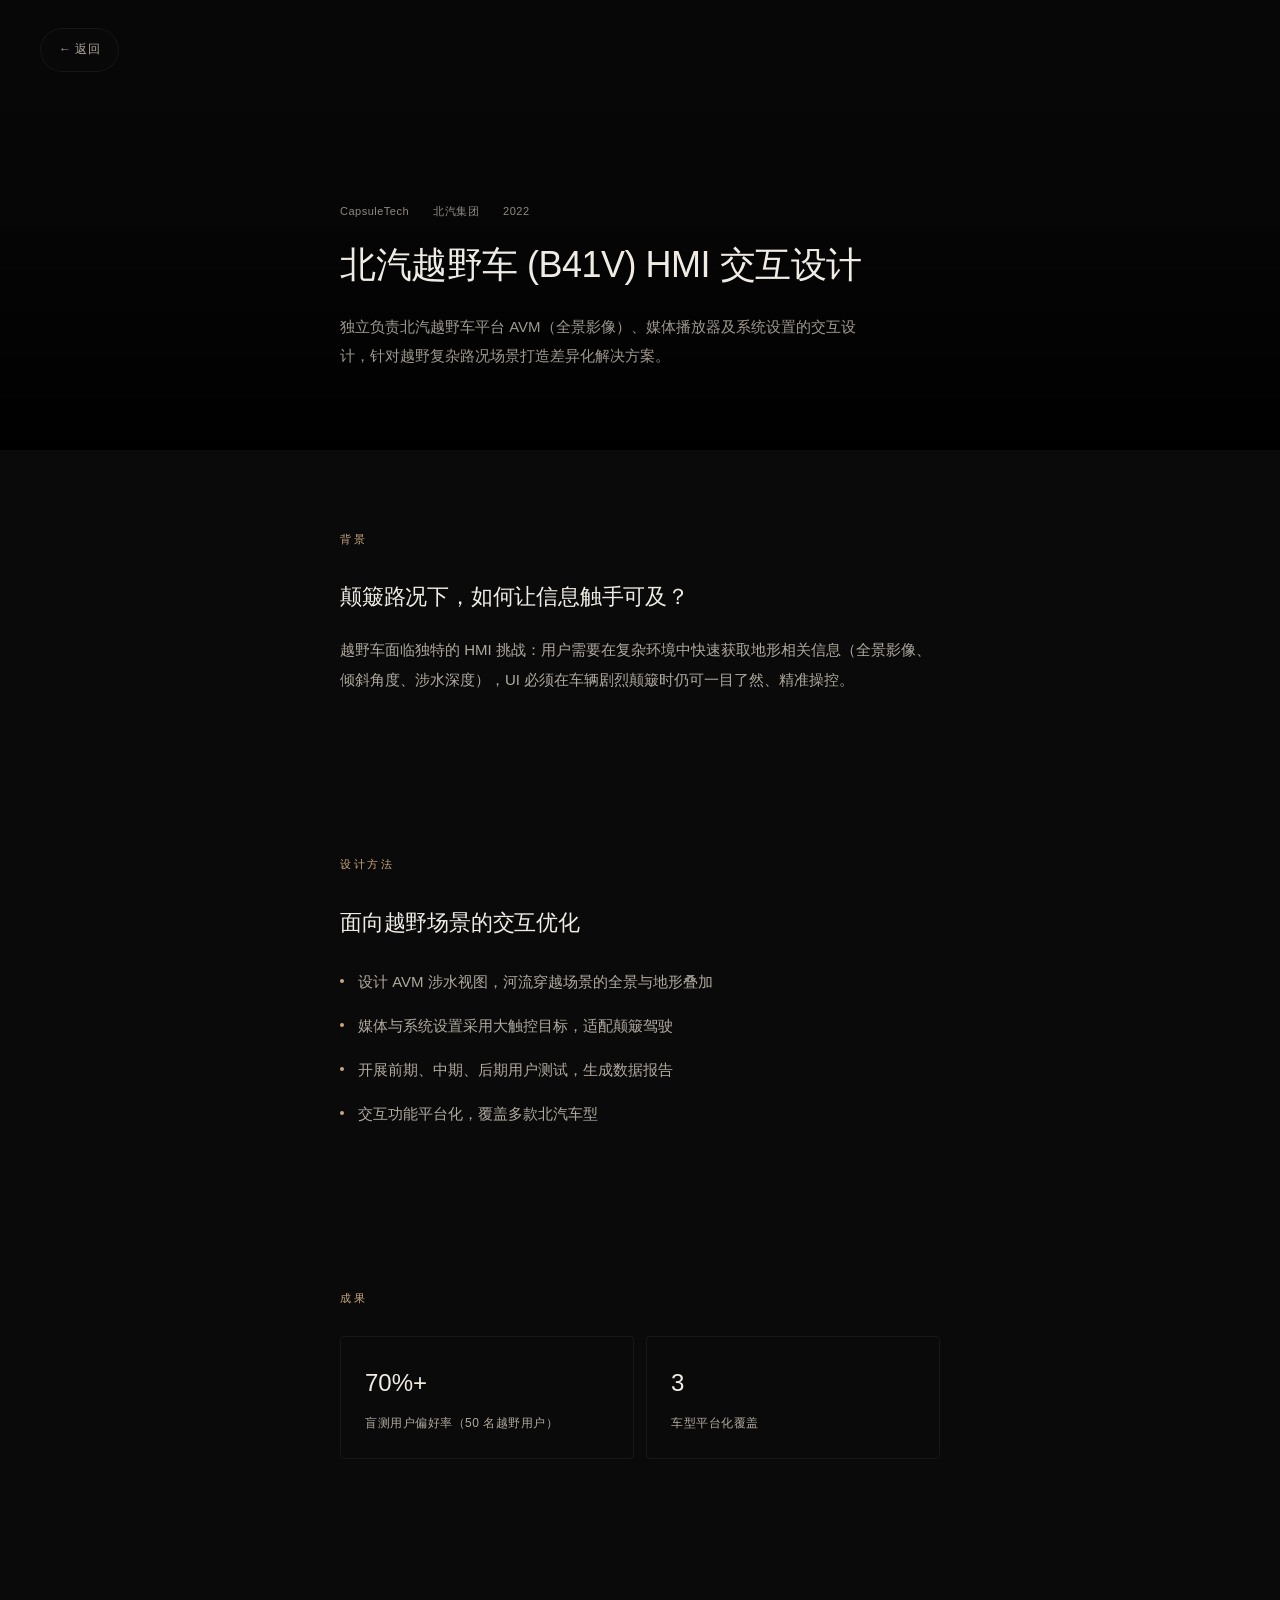
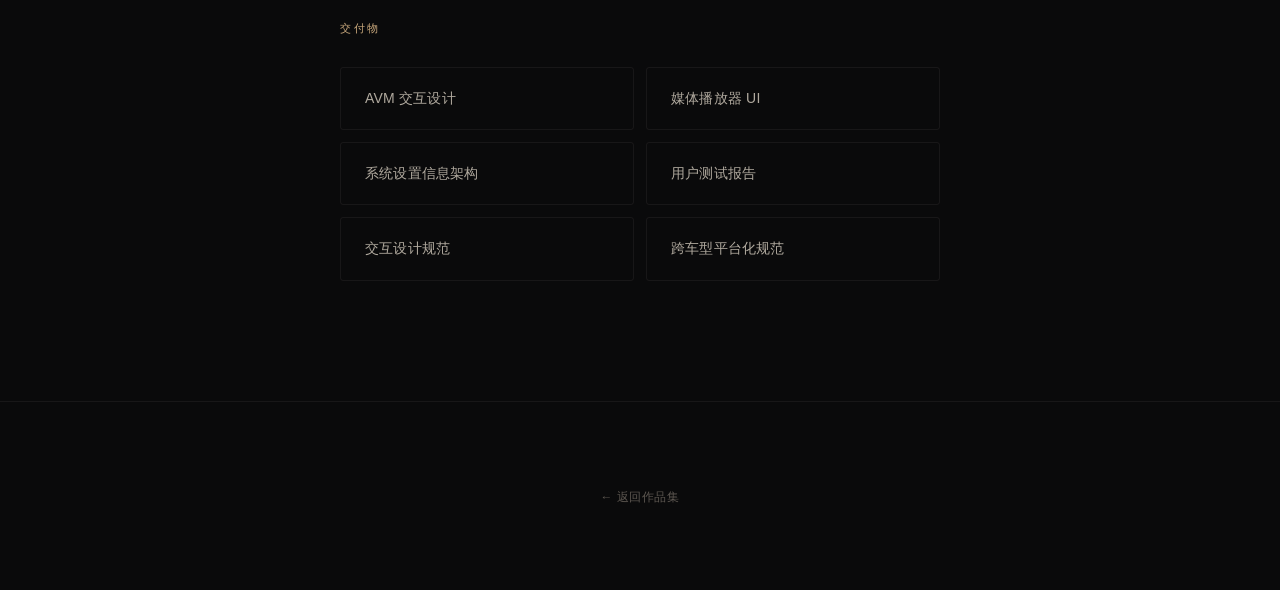
==== commit 52c63cb2: "优化：编号字体细化、资源预加载、清理无用文件 - 编号数字使用系统字体 weight 100 (ultralight) - 添加 preload 提示加速 Three.js 和 heightmap 加" ====
--- a/projects/baic-offroad.html
+++ b/projects/baic-offroad.html
@@ -27,7 +27,7 @@
         <div class="section">
             <span class="section-label">背景</span>
             <div class="question-block">
-                <p>颠簸路况下——如何让信息触手可及？</p>
+                <p>颠簸路况下，如何让信息触手可及？</p>
             </div>
             <p>越野车面临独特的 HMI 挑战：用户需要在复杂环境中快速获取地形相关信息（全景影像、倾斜角度、涉水深度），UI 必须在车辆剧烈颠簸时仍可一目了然、精准操控。</p>
         </div>
@@ -36,7 +36,7 @@
             <span class="section-label">设计方法</span>
             <h2>面向越野场景的交互优化</h2>
             <ul class="approach-list">
-                <li>设计 AVM 涉水视图——河流穿越场景的全景与地形叠加</li>
+                <li>设计 AVM 涉水视图，河流穿越场景的全景与地形叠加</li>
                 <li>媒体与系统设置采用大触控目标，适配颠簸驾驶</li>
                 <li>开展前期、中期、后期用户测试，生成数据报告</li>
                 <li>交互功能平台化，覆盖多款北汽车型</li>
--- a/projects/project.css
+++ b/projects/project.css
@@ -8,13 +8,14 @@
 }
 
 :root {
-    --bg: #070708;
-    --bg-card: #0a0a0b;
-    --text-primary: #ece8e1;
-    --text-secondary: #8a857d;
-    --text-muted: #4a4740;
-    --accent: #b8956a;
-    --border: rgba(236, 232, 225, 0.06);
+    --bg: #0a0a0b;
+    --bg-card: #111113;
+    --text-primary: #f0ece5;
+    --text-secondary: #b0a99e;
+    --text-muted: #5c5650;
+    --accent: #c9a87c;
+    --accent-light: #dcc4a4;
+    --border: rgba(240, 236, 229, 0.06);
     --font: -apple-system, BlinkMacSystemFont, 'Helvetica Neue', 'PingFang SC', sans-serif;
 }
 
@@ -22,11 +23,11 @@
     font-family: var(--font);
     background: var(--bg);
     color: var(--text-primary);
-    line-height: 1.7;
+    line-height: 1.8;
     overflow-x: hidden;
     -webkit-font-smoothing: antialiased;
     font-weight: 300;
-    font-size: 15px;
+    font-size: 16px;
 }
 
 /* ================================
@@ -69,9 +70,9 @@
 .hero-content {
     position: relative;
     z-index: 2;
-    max-width: 880px;
+    max-width: 720px;
     margin: 0 auto;
-    padding: 0 60px 80px;
+    padding: 0 60px 100px;
     width: 100%;
 }
 
@@ -107,47 +108,51 @@
 }
 
 .hero-meta span {
-    font-size: 12px;
-    font-weight: 400;
-    color: var(--text-secondary);
+    font-size: 11px;
+    font-weight: 400;
+    color: rgba(176, 169, 158, 0.8);
     letter-spacing: 0.5px;
 }
 
 .hero h1 {
-    font-size: 38px;
-    font-weight: 300;
-    letter-spacing: -0.3px;
+    font-size: 36px;
+    font-weight: 300;
+    letter-spacing: -0.5px;
     line-height: 1.3;
-    margin-bottom: 20px;
-    max-width: 700px;
+    margin-bottom: 24px;
+    max-width: 600px;
 }
 
 .hero-desc {
     font-size: 15px;
-    color: var(--text-secondary);
-    line-height: 2;
-    max-width: 600px;
+    color: rgba(176, 169, 158, 0.9);
+    line-height: 1.9;
+    max-width: 520px;
     font-weight: 300;
 }
 
 /* Hero compact (non-image pages) */
 .hero-compact {
-    height: 60vh;
-    min-height: 400px;
+    height: 50vh;
+    min-height: 360px;
+}
+
+.hero-compact .hero-content {
+    padding-bottom: 80px;
 }
 
 /* ================================
    CONTENT SECTIONS
    ================================ */
 .content {
-    max-width: 880px;
+    max-width: 720px;
     margin: 0 auto;
     padding: 0 60px;
 }
 
 .section {
-    padding: 72px 0;
-    border-bottom: 1px solid var(--border);
+    padding: 80px 0;
+    border-bottom: none;
 }
 
 .section:last-child {
@@ -157,17 +162,19 @@
 .section-label {
     font-size: 11px;
     font-weight: 500;
-    letter-spacing: 2px;
+    letter-spacing: 2.5px;
     text-transform: uppercase;
     color: var(--accent);
+    margin-bottom: 28px;
+    display: block;
+}
+
+.section h2 {
+    font-size: 22px;
+    font-weight: 400;
     margin-bottom: 24px;
-}
-
-.section h2 {
-    font-size: 24px;
-    font-weight: 300;
-    margin-bottom: 20px;
     letter-spacing: -0.2px;
+    color: var(--text-primary);
 }
 
 .section p {
@@ -175,8 +182,8 @@
     color: var(--text-secondary);
     line-height: 2;
     font-weight: 300;
-    max-width: 640px;
-    margin-bottom: 16px;
+    max-width: 100%;
+    margin-bottom: 20px;
 }
 
 .section p:last-child {
@@ -190,16 +197,15 @@
 
 /* Question block */
 .question-block {
-    border-left: 2px solid var(--accent);
-    padding-left: 28px;
-    margin: 32px 0;
+    padding-left: 0;
+    margin: 20px 0;
 }
 
 .question-block p {
-    font-size: 24px;
-    color: var(--text-primary);
-    font-weight: 300;
-    line-height: 1.6;
+    font-size: 22px;
+    color: var(--text-primary);
+    font-weight: 300;
+    line-height: 1.7;
     letter-spacing: -0.2px;
 }
 
@@ -244,23 +250,32 @@
 
 /* Project blocks (for multi-project pages) */
 .project-block {
+    display: block;
+    text-decoration: none;
+    color: inherit;
     border: 1px solid var(--border);
-    border-radius: 4px;
+    border-radius: 3px;
     padding: 28px 32px;
     margin-bottom: 12px;
+    transition: border-color 0.3s ease, padding-left 0.3s ease;
+}
+
+.project-block:hover {
+    border-color: rgba(201, 168, 124, 0.2);
+    padding-left: 40px;
 }
 
 .project-block h3 {
     font-size: 15px;
     font-weight: 500;
     color: var(--text-primary);
-    margin-bottom: 8px;
+    margin-bottom: 10px;
 }
 
 .project-block p {
-    font-size: 15px;
-    color: var(--text-secondary);
-    line-height: 2;
+    font-size: 14px;
+    color: var(--text-secondary);
+    line-height: 1.9;
     margin-bottom: 0;
     font-weight: 300;
 }
@@ -269,17 +284,23 @@
 .deliverables {
     display: grid;
     grid-template-columns: 1fr 1fr;
-    gap: 10px;
-    margin-top: 24px;
+    gap: 12px;
+    margin-top: 28px;
 }
 
 .deliverable-item {
     border: 1px solid var(--border);
-    border-radius: 4px;
-    padding: 16px 24px;
-    font-size: 15px;
-    color: var(--text-secondary);
-    font-weight: 300;
+    border-radius: 3px;
+    padding: 18px 24px;
+    font-size: 14px;
+    color: var(--text-secondary);
+    font-weight: 400;
+    letter-spacing: 0.2px;
+    transition: border-color 0.3s ease;
+}
+
+.deliverable-item:hover {
+    border-color: rgba(201, 168, 124, 0.2);
 }
 
 /* Highlights / results grid */
@@ -312,12 +333,14 @@
 
 /* Footer */
 .page-footer {
-    padding: 60px;
+    padding: 80px 60px;
     text-align: center;
+    border-top: 1px solid var(--border);
+    margin-top: 40px;
 }
 
 .page-footer a {
-    color: var(--text-secondary);
+    color: var(--text-muted);
     text-decoration: none;
     font-size: 12px;
     font-weight: 400;
@@ -327,6 +350,88 @@
 
 .page-footer a:hover {
     color: var(--accent);
+}
+
+/* ================================
+   ANIMATIONS
+   ================================ */
+.fade-up {
+    opacity: 0;
+    transform: translateY(20px);
+    transition: opacity 0.6s ease, transform 0.6s ease;
+}
+
+.fade-up.visible {
+    opacity: 1;
+    transform: translateY(0);
+}
+
+/* ================================
+   IMAGES & MEDIA
+   ================================ */
+.project-img {
+    width: 100%;
+    border-radius: 4px;
+    display: block;
+    margin: 56px 0;
+}
+
+.img-break {
+    position: relative;
+    width: 100vw;
+    margin-left: calc(-50vw + 50%);
+    margin-top: 80px;
+    margin-bottom: 80px;
+    overflow: hidden;
+}
+
+.img-break img {
+    width: 100%;
+    display: block;
+}
+
+.img-break::before,
+.img-break::after {
+    content: '';
+    position: absolute;
+    left: 0;
+    right: 0;
+    height: 120px;
+    z-index: 1;
+    pointer-events: none;
+}
+
+.img-break::before {
+    top: 0;
+    background: linear-gradient(to bottom, var(--bg), transparent);
+}
+
+.img-break::after {
+    bottom: 0;
+    background: linear-gradient(to top, var(--bg), transparent);
+}
+
+.section-video {
+    width: 100%;
+    border-radius: 4px;
+    display: block;
+}
+
+.img-pair {
+    display: grid;
+    grid-template-columns: 1fr 1fr;
+    gap: 2px;
+    margin: 80px 0;
+    width: 100vw;
+    margin-left: calc(-50vw + 50%);
+    overflow: hidden;
+}
+
+.img-pair img {
+    width: 100%;
+    height: 100%;
+    object-fit: cover;
+    display: block;
 }
 
 /* ================================
@@ -356,6 +461,10 @@
     .deliverables { grid-template-columns: 1fr; }
     .approach-list li { font-size: 14px; }
     .page-footer { padding: 40px 24px; }
+    .img-pair { grid-template-columns: 1fr; gap: 8px; }
+    .project-img { margin: 40px 0; }
+    .img-pair { margin: 40px 0; }
+    .project-img.full-bleed { margin-top: 40px; margin-bottom: 40px; }
 }
 
 @media (max-width: 390px) {
